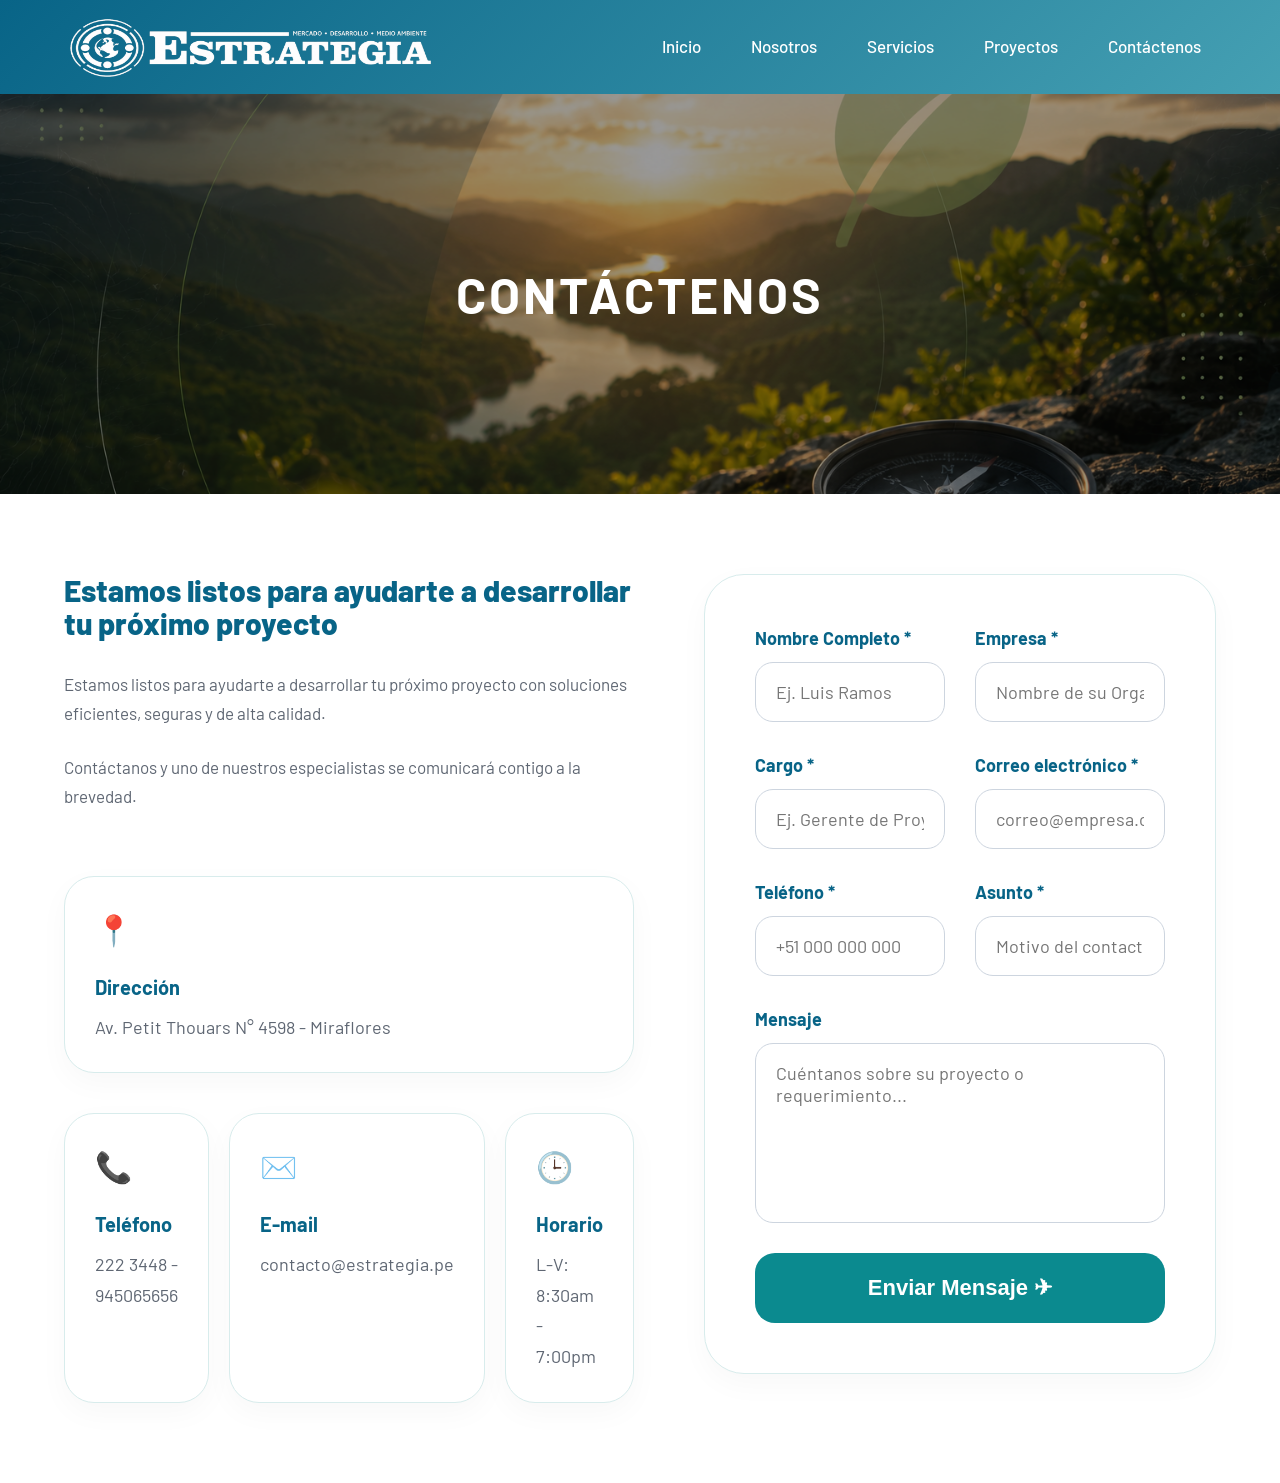
==== contactenos.html @ 6ebf4975 "first commit" ====
<!DOCTYPE html>
<html lang="en">
<head>
    <meta charset="UTF-8">
    <meta name="viewport" content="width=device-width, initial-scale=1.0">
    <title>Contáctenos - Estrategia S.A.</title>
    <link rel="preconnect" href="https://fonts.googleapis.com">
    <link rel="preconnect" href="https://fonts.gstatic.com" crossorigin>
    <link href="https://fonts.googleapis.com/css2?family=Barlow:ital,wght@0,100;0,200;0,300;0,400;0,500;0,600;0,700;0,800;0,900;1,100;1,200;1,300;1,400;1,500;1,600;1,700;1,800;1,900&display=swap" rel="stylesheet">

    <link rel="stylesheet" href="css/styles.css">
    
</head>
<body>
    <header class="navbar">
        <nav class="navbar__container contenedor">
            <a href="index.html" class="navbar__logo">
            <img src="img/Logo_Estrategia_3.png" alt="Logo de la empresa">
            </a>

            <ul class="navbar__menu">
                <li class="navbar__item">
                    <a href="index.html" class="navbar__link navbar__link">Inicio</a>
                </li>
                <li class="navbar__item">
                    <a href="nosotros.html" class="navbar__link">Nosotros</a>
                </li>
                <li class="navbar__item">
                    <a href="servicios.html" class="navbar__link">Servicios</a>
                </li>
                <li class="navbar__item">
                    <a href="proyectos.html" class="navbar__link navbar__link--active">Proyectos</a>
                </li>
                <li class="navbar__item">
                    <a href="contactenos.html" class="navbar__link navbar__link--active">Contáctenos</a>
                </li>
            </ul>
        </nav>
    </header>

    <section class="hero-contactenos">
        <img src="img/contactenos.png" alt="Equipo de trabajo" class="hero-contactenos__img">

        <div class="hero-contactenos__overlay">
            <h1 class="hero-contactenos__title">CONTÁCTENOS</h1>
        </div>
    </section>

    <section class="contacto contenedor">

    <!-- IZQUIERDA -->
    <div class="contacto__info">

        <h2 class="contacto__title">
            Estamos listos para ayudarte a desarrollar tu próximo proyecto
        </h2>

        <p class="contacto__text">
            Estamos listos para ayudarte a desarrollar tu próximo proyecto
            con soluciones eficientes, seguras y de alta calidad.
        </p>

        <p class="contacto__text">
            Contáctanos y uno de nuestros especialistas se comunicará
            contigo a la brevedad.
        </p>

        <!-- DIRECCIÓN -->
        <div class="contacto__card contacto__card--large">

            <div class="contacto__icon">
                📍
            </div>

            <h3 class="contacto__subtitle">
                Dirección
            </h3>

            <p class="contacto__description">
                Av. Petit Thouars N° 4598 - Miraflores
            </p>

        </div>

        <!-- MINI CARDS -->
        <div class="contacto__grid">

            <div class="contacto__card">
                <div class="contacto__icon">📞</div>

                <h3 class="contacto__subtitle">
                    Teléfono
                </h3>

                <p class="contacto__description">
                    222 3448 - 945065656
                </p>
            </div>

            <div class="contacto__card">
                <div class="contacto__icon">✉️</div>

                <h3 class="contacto__subtitle">
                    E-mail
                </h3>

                <p class="contacto__description">
                    contacto@estrategia.pe
                </p>
            </div>

            <div class="contacto__card">
                <div class="contacto__icon">🕒</div>

                <h3 class="contacto__subtitle">
                    Horario
                </h3>

                <p class="contacto__description">
                    L-V: 8:30am - 7:00pm
                </p>
            </div>

        </div>

    </div>

    <!-- FORMULARIO -->
    <div class="contacto__form-container">

        <form class="contacto__form"
                action="https://formsubmit.co/contacto@estrategia.pe"
                method="POST">

            <div class="contacto__group">
                <label>Nombre Completo *</label>
                <input type="text" name="nombre" placeholder="Ej. Luis Ramos">
            </div>

            <div class="contacto__group">
                <label>Empresa *</label>
                <input type="text" name="empresa" placeholder="Nombre de su Organización">
            </div>

            <div class="contacto__group">
                <label>Cargo *</label>
                <input type="text" name="cargo" placeholder="Ej. Gerente de Proyectos">
            </div>

            <div class="contacto__group">
                <label>Correo electrónico *</label>
                <input type="email" name="email" placeholder="correo@empresa.com">
            </div>

            <div class="contacto__group">
                <label>Teléfono *</label>
                <input type="text" name="telefono" placeholder="+51 000 000 000">
            </div>

            <div class="contacto__group">
                <label>Asunto *</label>
                <input type="text" name="asunto" placeholder="Motivo del contacto">
            </div>

            <div class="contacto__group contacto__group--full">
                <label>Mensaje</label>
                <textarea name="mensaje" placeholder="Cuéntanos sobre su proyecto o requerimiento..."></textarea>
            </div>

            <input type="hidden" name="_captcha" value="false">

            <input type="hidden" name="_subject" 
            value="Nuevo contacto desde la web - Estrategia S.A.">

            <input type="hidden" name="_template" value="table">

            <button type="submit" class="contacto__button">
                Enviar Mensaje ✈
            </button>

        </form>

    </div>

</section>
    
</body>
</html>
---- css/styles.css ----
* {
  margin: 0;
  padding: 0;
  box-sizing: border-box;
}

html {
  /*
        16px ----> 100%
        10px ----> ?
  */
  font-size: 62.5%;
}

body {
  font-family: "Barlow", sans-serif;
  line-height: 1.5;
}

a {
  text-decoration: none;
}

ul, ol {
  list-style: none;
}

.navbar {
  background: linear-gradient(135deg, #086487, #45A0B3);
  font-size: 1.7rem;
  position: sticky;
  top: 0;
  z-index: 1000;
}
.navbar__container {
  display: flex;
  justify-content: space-between;
  align-items: center;
  padding: 1.2rem 0;
}
.navbar__logo img {
  display: block;
  height: 7rem;
  width: auto;
}
.navbar__menu {
  display: flex;
  gap: 2rem;
}
.navbar__item {
  list-style: none;
}
.navbar__link {
  color: white;
  font-weight: 500;
  padding: 1rem 1.5rem;
  text-decoration: none;
}

.hero {
  position: relative;
  height: 60rem;
  overflow: hidden;
}
.hero__arrow {
  position: absolute;
  top: 50%;
  transform: translateY(-50%);
  background: rgba(0, 0, 0, 0.5);
  color: white;
  border: none;
  font-size: 3rem;
  padding: 1rem 1.5rem;
  cursor: pointer;
  z-index: 3;
}
.hero__arrow--left {
  left: 2%;
}
.hero__arrow--right {
  right: 2%;
}
.hero__arrow:hover {
  background: rgba(0, 0, 0, 0.8);
}
.hero__slide {
  position: absolute;
  inset: 0;
  opacity: 0;
  transition: opacity 1.4s ease-in-out;
}
.hero__slide.active {
  opacity: 1;
}
.hero__img {
  width: 100%;
  height: 100%;
  object-fit: cover;
  display: block;
}
.hero__slide::before {
  content: "";
  position: absolute;
  inset: 0;
  background: rgba(0, 0, 0, 0.4);
  pointer-events: none;
}
.hero__contenido {
  position: absolute;
  top: 50%;
  left: 5%;
  transform: translateY(-50%);
  color: white;
  max-width: 50rem;
  z-index: 2;
}
.hero__title {
  font-size: 4.5rem;
  line-height: 1.2;
}
.hero__subtitle {
  font-size: 2.5rem;
  margin-top: 1rem;
}
.hero__btn {
  display: inline-block;
  margin-top: 2rem;
  padding: 1.2rem 2.5rem;
  background-color: white;
  color: #086487;
  text-decoration: none;
  font-weight: 600;
  border-radius: 0.5rem;
  transition: all 0.3s ease;
  font-size: 1.5rem;
}
.hero__btn:hover {
  background-color: #086487;
  color: white;
  border: 2px solid white;
}

.article__article {
  min-height: 15rem;
}
.article__title {
  display: flex;
  align-items: center;
  justify-content: center;
  min-height: 8rem;
}
.article__description {
  display: flex;
  gap: 4rem;
  justify-content: center;
  align-items: flex-start;
  padding: 3rem 1rem;
  flex-wrap: wrap;
}
.article__text {
  max-width: 28rem;
  padding: 2.5rem;
  border-radius: 1rem;
  background: #fff;
  box-shadow: 0 8px 20px rgba(0, 0, 0, 0.08);
}
.article__subtitle {
  margin-bottom: 1rem;
  font-size: 2rem;
  color: #086487;
  text-align: center;
}
.article p {
  line-height: 1.5;
  font-size: 1.5rem;
  text-align: justify;
}
.article ul {
  margin-top: 1rem;
  padding-left: 1.5rem;
  font-size: 1.5rem;
}
.article li {
  margin-bottom: 0.5rem;
}

.proyectos__title {
  text-align: center;
  margin-bottom: 2rem;
}
.proyectos__description {
  display: flex;
  gap: 4rem;
  justify-content: center;
  align-items: flex-start;
  padding: 3rem;
  flex-wrap: wrap;
}
.proyectos__text {
  max-width: 32rem;
  padding: 2rem;
  border-radius: 1rem;
  background: #fff;
  box-shadow: 0 8px 20px rgba(0, 0, 0, 0.08);
  transition: transform 0.3s ease;
}
.proyectos__text:hover {
  transform: translateY(-5px);
}
.proyectos__img {
  width: 100%;
  height: auto;
  display: block;
  object-fit: cover;
}
.proyectos__subtitle {
  font-size: 1.8rem;
  margin: 1rem 0;
  color: #093773;
}
.proyectos__date {
  font-size: 1.3rem;
  color: #777;
  margin-bottom: 1rem;
}
.proyectos p {
  font-size: 1.5rem;
  line-height: 1.6;
}
.proyectos__link {
  display: inline-block;
  margin-top: 1.5rem;
  color: #005898;
  font-weight: 600;
  text-decoration: none;
}
.proyectos__link:hover {
  text-decoration: underline;
}

.sectores__title {
  text-align: center;
  font-size: 2.5rem;
  color: #086487;
  margin-bottom: 2rem;
}
.sectores__images {
  display: flex;
  gap: 2rem;
  justify-content: center;
  align-items: center;
  padding: 1rem 2rem;
  flex-wrap: wrap;
}
.sectores__img {
  width: 100%;
  max-width: 12rem;
  height: auto;
  margin: 0 auto;
}
.sectores__subtitle {
  text-align: center;
  margin-top: 1rem;
  font-size: 1.6rem;
  color: #086487;
}
.sectores__description {
  text-align: center;
  padding: 2rem;
  border-radius: 1rem;
  background: #fff;
  box-shadow: 0 5px 15px rgba(0, 0, 0, 0.08);
  transition: transform 0.3s ease;
}
.sectores__description:hover {
  transform: translateY(-5px);
}

.footer {
  background: linear-gradient(135deg, #086487, #45A0B3);
  color: white;
  margin-top: 5rem;
  font-size: 1.4rem;
}
.footer__description {
  display: flex;
  gap: 6rem;
  padding: 5rem 0;
  align-items: flex-start;
  justify-content: space-between;
  flex-wrap: wrap;
}
.footer__img {
  width: 25rem;
  height: auto;
}
.footer__text {
  max-width: 40rem;
}
.footer__subtitle {
  margin-bottom: 1rem;
  font-weight: 600;
}
.footer p {
  line-height: 1.5;
  margin-bottom: 0.8rem;
}
.footer .footer > p {
  text-align: center;
  padding: 2rem 0;
  border-top: 1px solid rgba(255, 255, 255, 0.2);
  margin-top: 2rem;
}
.footer .footer__btn {
  display: inline-block;
  margin-top: 2rem;
  padding: 1.2rem 2.5rem;
  background-color: #25D366;
  color: white;
  text-decoration: none;
  font-weight: 600;
  border-radius: 0.5rem;
  transition: all 0.3s ease;
}
.footer .footer__btn:hover {
  background-color: #1fa855;
  transform: translateY(-3px);
}

.navbar__link,
.navbar__link:visited,
.navbar__link:hover {
  color: white;
  text-decoration: none;
}

.navbar__link--active {
  color: white;
}

.hero-nosotros {
  position: relative;
  width: 100%;
  height: 40rem;
  overflow: hidden;
}
.hero-nosotros__img {
  width: 100%;
  height: 100%;
  object-fit: cover;
  display: block;
}
.hero-nosotros__overlay {
  position: absolute;
  inset: 0;
  background: rgba(0, 0, 0, 0.4);
  display: flex;
  justify-content: center;
  align-items: center;
}
.hero-nosotros__title {
  color: white;
  font-size: 5rem;
  font-weight: 700;
  letter-spacing: 0.3rem;
}

.nosotros-info {
  display: flex;
  gap: 4rem;
  padding: 6rem 2rem;
  align-items: flex-start;
}
.nosotros-info__box, .nosotros-info__content {
  flex: 1;
}
.nosotros-info__box {
  background: white;
  padding: 3rem;
  border-radius: 1rem;
  box-shadow: 0 8px 20px rgba(0, 0, 0, 0.08);
  transition: transform 0.3s ease;
}
.nosotros-info__box:hover {
  transform: translateY(-5px);
}
.nosotros-info__title {
  font-size: 2.2rem;
  color: #086487;
  margin-bottom: 1.5rem;
}
.nosotros-info p {
  font-size: 1.5rem;
  line-height: 1.7;
  text-align: justify;
}

.clientes {
  margin-top: 6rem;
}
.clientes__hero {
  position: relative;
  height: 20rem;
  background-image: url("../img/clientes.png");
  background-size: cover;
  background-position: center;
  display: flex;
  justify-content: center;
  align-items: center;
}
.clientes__hero::before {
  content: "";
  position: absolute;
  inset: 0;
  background: rgba(0, 0, 0, 0.45);
}
.clientes__title {
  position: relative;
  color: white;
  font-size: 4rem;
  letter-spacing: 0.3rem;
  z-index: 1;
}
.clientes__slider {
  overflow: hidden;
  padding: 1.5rem 0;
  background: #fff;
}
.clientes__track {
  display: flex;
  gap: 6rem;
  width: max-content;
  animation: scrollClientes 25s linear infinite;
}
.clientes__img {
  width: 12rem;
  height: auto;
  object-fit: contain;
  transition: all 0.3s ease;
}
.clientes__img:hover {
  transform: scale(1.05);
}

@keyframes scrollClientes {
  from {
    transform: translateX(0);
  }
  to {
    transform: translateX(-50%);
  }
}
.hero-servicios {
  position: relative;
  width: 100%;
  height: 40rem;
  overflow: hidden;
}
.hero-servicios__img {
  width: 100%;
  height: 100%;
  object-fit: cover;
  display: block;
}
.hero-servicios__overlay {
  position: absolute;
  inset: 0;
  background: rgba(0, 0, 0, 0.4);
  display: flex;
  justify-content: center;
  align-items: center;
}
.hero-servicios__title {
  color: white;
  font-size: 5rem;
  font-weight: 700;
  letter-spacing: 0.3rem;
}

.servicios {
  padding: 6rem 0;
}
.servicios__grid {
  display: grid;
  grid-template-columns: repeat(3, 1fr);
  gap: 3rem;
}
.servicios__card {
  background: white;
  padding: 3rem;
  border-radius: 1.5rem;
  box-shadow: 0 10px 25px rgba(0, 0, 0, 0.08);
  transition: all 0.35s ease;
  display: flex;
  flex-direction: column;
  min-height: 100%;
}
.servicios__card:hover {
  background-color: #086487;
  transform: translateY(-8px);
  box-shadow: 0 18px 35px rgba(9, 55, 115, 0.25);
}
.servicios__card:hover .servicios__subtitle, .servicios__card:hover p {
  color: white;
}
.servicios__card:hover li {
  color: white;
}
.servicios__subtitle {
  font-size: 2.2rem;
  color: #086487;
  margin-bottom: 1.5rem;
  transition: color 0.3s ease;
}
.servicios__list {
  margin: 2rem 0;
  padding-left: 2rem;
}
.servicios__list li {
  font-size: 1.5rem;
  line-height: 1.7;
  margin-bottom: 1rem;
  color: #111;
  list-style-type: disc;
}
.servicios p {
  font-size: 1.5rem;
  line-height: 1.7;
  color: #555;
  transition: color 0.3s ease;
}
.servicios__btn {
  margin-top: auto;
  display: inline-block;
  background-color: #45A0B3;
  color: white;
  padding: 1.2rem 2rem;
  border-radius: 0.6rem;
  border: 1px solid transparent;
  text-decoration: none;
  font-weight: 600;
  transition: all 0.3s ease;
}
.servicios__btn:hover {
  background-color: #086487;
  transform: scale(1.03);
  transform: translateY(-3px);
  border: 1px solid rgba(255, 255, 255, 0.15);
}

.hero-proyectos {
  position: relative;
  width: 100%;
  height: 40rem;
  overflow: hidden;
}
.hero-proyectos__img {
  width: 100%;
  height: 100%;
  object-fit: cover;
  display: block;
}
.hero-proyectos__overlay {
  position: absolute;
  inset: 0;
  background: rgba(0, 0, 0, 0.4);
  display: flex;
  justify-content: center;
  align-items: center;
}
.hero-proyectos__title {
  color: white;
  font-size: 5rem;
  font-weight: 700;
  letter-spacing: 0.3rem;
}

.proyectos {
  padding: 6rem 0;
  background: linear-gradient(180deg, #f7fbfc, #edf5f7);
}
.proyectos__header {
  margin-bottom: 2rem;
}
.proyectos__text {
  text-align: center;
  font-size: 1.6rem;
  color: #5d6b70;
  max-width: 70rem;
  margin: 0 auto 4rem auto;
  line-height: 1.6;
}
.proyectos__filters {
  display: flex;
  gap: 1.5rem;
  justify-content: center;
  flex-wrap: wrap;
  margin-bottom: 4rem;
}
.proyectos__filter {
  border: none;
  background: white;
  color: #086487;
  padding: 1rem 2rem;
  border-radius: 5rem;
  font-size: 1.4rem;
  font-weight: 600;
  cursor: pointer;
  transition: all 0.3s ease;
  box-shadow: 0 5px 15px rgba(0, 0, 0, 0.06);
}
.proyectos__filter:hover, .proyectos__filter--active {
  background: linear-gradient(135deg, #086487, #45a0b3);
  color: white;
}
.proyectos__grid {
  display: grid;
  grid-template-columns: repeat(3, 28rem);
  justify-content: center;
  gap: 4rem 6rem;
  padding: 3rem 1rem;
}
.proyectos__card {
  min-height: 47rem;
  border-radius: 1rem;
  background: #fff;
  overflow: hidden;
  box-shadow: 0 8px 20px rgba(0, 0, 0, 0.08);
  transition: all 0.35s ease;
  display: flex;
  flex-direction: column;
}
.proyectos__card:hover {
  transform: translateY(-6px);
  box-shadow: 0 15px 30px rgba(8, 100, 135, 0.15);
}
.proyectos__img {
  width: 100%;
  height: 15rem;
  object-fit: contain;
  display: block;
  transition: transform 0.4s ease;
  padding: 1rem;
}
.proyectos__img:hover {
  transform: scale(1.03);
}
.proyectos__content {
  padding: 2rem;
  display: flex;
  flex-direction: column;
  flex: 1;
}
.proyectos__empresa {
  font-size: 1.2rem;
  color: #45a0b3;
  font-weight: 700;
  text-transform: uppercase;
  margin-bottom: 0.8rem;
}
.proyectos__subtitle {
  margin-bottom: 1rem;
  font-size: 2rem;
  line-height: 1.3;
  color: #086487;
}
.proyectos__description {
  line-height: 1.5;
  font-size: 1.5rem;
  color: #58656b;
  margin-bottom: 1.5rem;
}
.proyectos__info {
  margin-top: auto;
}
.proyectos__meta {
  font-size: 1.4rem;
  color: #6f7c82;
  margin-bottom: 0.6rem;
}
.proyectos__pagination {
  display: flex;
  justify-content: center;
  gap: 1rem;
  margin-top: 5rem;
}
.proyectos__page {
  width: 4rem;
  height: 4rem;
  border: none;
  border-radius: 1rem;
  background: white;
  color: #086487;
  font-size: 1.4rem;
  font-weight: 600;
  cursor: pointer;
  transition: all 0.3s ease;
  box-shadow: 0 5px 15px rgba(0, 0, 0, 0.06);
}
.proyectos__page:hover, .proyectos__page--active {
  background: linear-gradient(135deg, #086487, #45a0b3);
  color: white;
}

.hero-contactenos {
  position: relative;
  width: 100%;
  height: 40rem;
  overflow: hidden;
}
.hero-contactenos__img {
  width: 100%;
  height: 100%;
  object-fit: cover;
  display: block;
}
.hero-contactenos__overlay {
  position: absolute;
  inset: 0;
  background: rgba(0, 0, 0, 0.4);
  display: flex;
  justify-content: center;
  align-items: center;
}
.hero-contactenos__title {
  color: white;
  font-size: 5rem;
  font-weight: 700;
  letter-spacing: 0.3rem;
}

.contacto {
  display: grid;
  grid-template-columns: 1fr 1.2fr;
  gap: 7rem;
  padding: 8rem 0;
  align-items: start;
}
.contacto__info {
  display: flex;
  flex-direction: column;
}
.contacto__title {
  font-size: 3rem;
  line-height: 1.1;
  font-weight: 800;
  color: #086487;
  margin-bottom: 3rem;
}
.contacto__text {
  font-size: 1.7rem;
  line-height: 1.7;
  color: #5f6773;
  margin-bottom: 2.5rem;
}
.contacto__grid {
  display: grid;
  grid-template-columns: repeat(3, 1fr);
  gap: 2rem;
  margin-top: 2rem;
}
.contacto__card {
  background: #fff;
  border: 1px solid #d8ecec;
  border-radius: 3rem;
  padding: 3rem;
  box-shadow: 0 10px 30px rgba(0, 0, 0, 0.03);
  transition: all 0.3s ease;
}
.contacto__card:hover {
  transform: translateY(-4px);
  box-shadow: 0 15px 30px rgba(0, 0, 0, 0.08);
}
.contacto__card--large {
  margin-top: 4rem;
  margin-bottom: 2rem;
}
.contacto__icon {
  font-size: 3rem;
  margin-bottom: 2rem;
}
.contacto__subtitle {
  font-size: 2rem;
  font-weight: 700;
  color: #086487;
  margin-bottom: 1rem;
}
.contacto__description {
  font-size: 1.8rem;
  line-height: 1.7;
  color: #5f6773;
}
.contacto__form-container {
  background: #fff;
  border: 1px solid #d8ecec;
  border-radius: 4rem;
  padding: 5rem;
  box-shadow: 0 10px 30px rgba(0, 0, 0, 0.03);
}
.contacto__form {
  display: grid;
  grid-template-columns: repeat(2, 1fr);
  gap: 3rem;
}
.contacto__group {
  display: flex;
  flex-direction: column;
}
.contacto__group--full {
  grid-column: 1/-1;
}
.contacto__group label {
  font-size: 1.8rem;
  font-weight: 700;
  color: #086487;
  margin-bottom: 1rem;
}
.contacto__group input, .contacto__group textarea {
  width: 100%;
  border: 1.5px solid #cdd5df;
  border-radius: 1.8rem;
  padding: 1.8rem 2rem;
  font-size: 1.8rem;
  font-family: inherit;
  outline: none;
  transition: all 0.3s ease;
}
.contacto__group input:focus, .contacto__group textarea:focus {
  border-color: #0b7a82;
  box-shadow: 0 0 0 4px rgba(11, 122, 130, 0.1);
}
.contacto__group textarea {
  resize: none;
  height: 18rem;
}
.contacto__button {
  grid-column: 1/-1;
  border: none;
  background: #0b8a8f;
  color: white;
  height: 7rem;
  border-radius: 2rem;
  font-size: 2.2rem;
  font-weight: 700;
  cursor: pointer;
  transition: all 0.3s ease;
}
.contacto__button:hover {
  background: #086487;
  transform: translateY(-2px);
}

/* ==========================================
   RESPONSIVE
========================================== */
@media (max-width: 1200px) {
  .contacto {
    grid-template-columns: 1fr;
    gap: 5rem;
  }
}
@media (max-width: 768px) {
  .contacto__title {
    font-size: 3.8rem;
  }
  .contacto__grid {
    grid-template-columns: 1fr;
  }
  .contacto__form {
    grid-template-columns: 1fr;
  }
  .contacto__form-container {
    padding: 3rem;
    border-radius: 2.5rem;
  }
  .contacto__button {
    font-size: 1.8rem;
  }
}
.contenedor {
  max-width: 180rem;
  width: 90%;
  margin: 0 auto;
}

.title {
  color: #086487;
  font-size: 3.6rem;
  text-transform: uppercase;
}

/*# sourceMappingURL=styles.css.map */
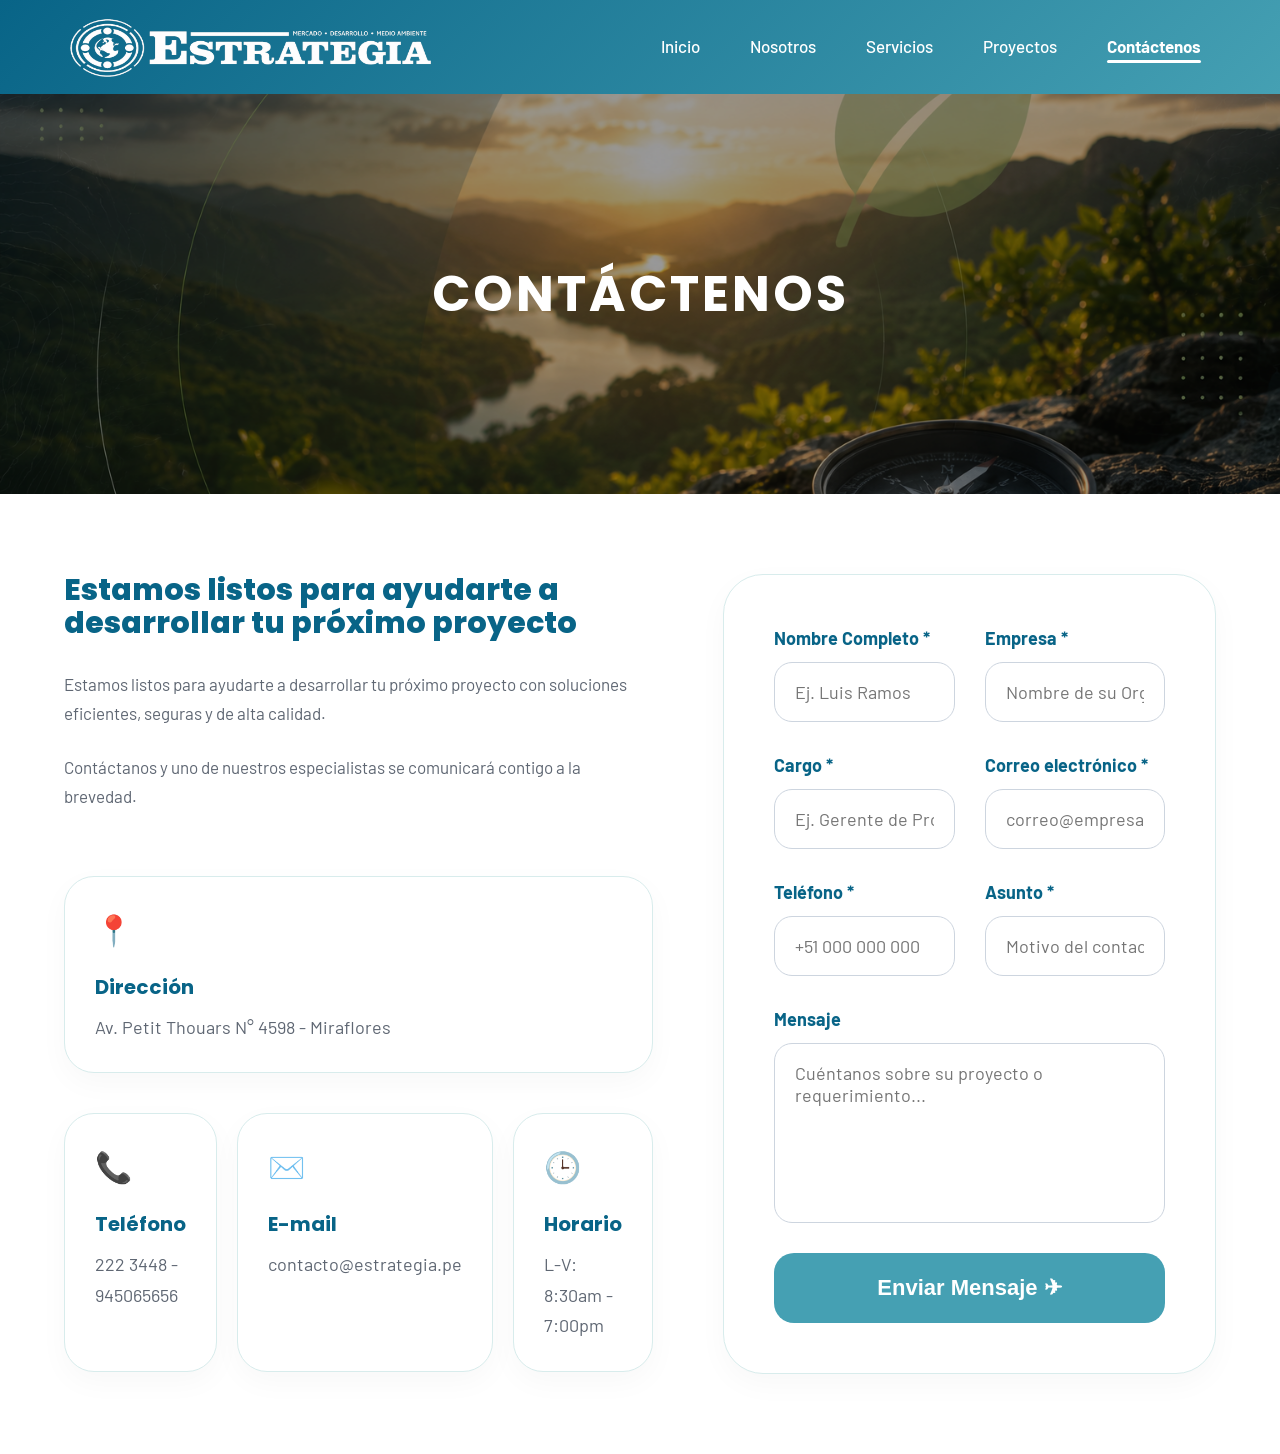
==== commit f8f7dd76: "Mejora tipografia, jerarquia visual, colores y diseño responsive" ====
--- a/contactenos.html
+++ b/contactenos.html
@@ -1,12 +1,12 @@
 <!DOCTYPE html>
-<html lang="en">
+<html lang="es">
 <head>
     <meta charset="UTF-8">
     <meta name="viewport" content="width=device-width, initial-scale=1.0">
     <title>Contáctenos - Estrategia S.A.</title>
     <link rel="preconnect" href="https://fonts.googleapis.com">
     <link rel="preconnect" href="https://fonts.gstatic.com" crossorigin>
-    <link href="https://fonts.googleapis.com/css2?family=Barlow:ital,wght@0,100;0,200;0,300;0,400;0,500;0,600;0,700;0,800;0,900;1,100;1,200;1,300;1,400;1,500;1,600;1,700;1,800;1,900&display=swap" rel="stylesheet">
+    <link href="https://fonts.googleapis.com/css2?family=Barlow:ital,wght@0,100;0,200;0,300;0,400;0,500;0,600;0,700;0,800;0,900;1,100;1,200;1,300;1,400;1,500;1,600;1,700;1,800;1,900&family=Poppins:wght@600;700;800&display=swap" rel="stylesheet">
 
     <link rel="stylesheet" href="css/styles.css">
     
@@ -17,6 +17,12 @@
             <a href="index.html" class="navbar__logo">
             <img src="img/Logo_Estrategia_3.png" alt="Logo de la empresa">
             </a>
+
+            <button class="navbar__toggle" aria-label="Abrir menú" aria-expanded="false">
+                <span></span>
+                <span></span>
+                <span></span>
+            </button>
 
             <ul class="navbar__menu">
                 <li class="navbar__item">
@@ -29,7 +35,7 @@
                     <a href="servicios.html" class="navbar__link">Servicios</a>
                 </li>
                 <li class="navbar__item">
-                    <a href="proyectos.html" class="navbar__link navbar__link--active">Proyectos</a>
+                    <a href="proyectos.html" class="navbar__link">Proyectos</a>
                 </li>
                 <li class="navbar__item">
                     <a href="contactenos.html" class="navbar__link navbar__link--active">Contáctenos</a>
@@ -183,6 +189,7 @@
     </div>
 
 </section>
-    
+
 </body>
+<script src="js/nav.js"></script>
 </html>
--- a/css/styles.css
+++ b/css/styles.css
@@ -17,6 +17,10 @@
   line-height: 1.5;
 }
 
+h1, h2, h3 {
+  font-family: "Poppins", sans-serif;
+}
+
 a {
   text-decoration: none;
 }
@@ -55,6 +59,7 @@
   font-weight: 500;
   padding: 1rem 1.5rem;
   text-decoration: none;
+  position: relative;
 }
 
 .hero {
@@ -216,7 +221,7 @@
 .proyectos__subtitle {
   font-size: 1.8rem;
   margin: 1rem 0;
-  color: #093773;
+  color: #086487;
 }
 .proyectos__date {
   font-size: 1.3rem;
@@ -230,7 +235,7 @@
 .proyectos__link {
   display: inline-block;
   margin-top: 1.5rem;
-  color: #005898;
+  color: #086487;
   font-weight: 600;
   text-decoration: none;
 }
@@ -336,6 +341,17 @@
 
 .navbar__link--active {
   color: white;
+  font-weight: 700;
+}
+.navbar__link--active::after {
+  content: "";
+  position: absolute;
+  left: 1.5rem;
+  right: 1.5rem;
+  bottom: 0.3rem;
+  height: 3px;
+  border-radius: 2px;
+  background: white;
 }
 
 .hero-nosotros {
@@ -826,8 +842,8 @@
   transition: all 0.3s ease;
 }
 .contacto__group input:focus, .contacto__group textarea:focus {
-  border-color: #0b7a82;
-  box-shadow: 0 0 0 4px rgba(11, 122, 130, 0.1);
+  border-color: #45A0B3;
+  box-shadow: 0 0 0 4px rgba(69, 160, 179, 0.15);
 }
 .contacto__group textarea {
   resize: none;
@@ -836,7 +852,7 @@
 .contacto__button {
   grid-column: 1/-1;
   border: none;
-  background: #0b8a8f;
+  background: #45A0B3;
   color: white;
   height: 7rem;
   border-radius: 2rem;
@@ -886,7 +902,194 @@
 .title {
   color: #086487;
   font-size: 3.6rem;
+  font-weight: 800;
+  letter-spacing: 0.05rem;
   text-transform: uppercase;
+  text-align: center;
+  position: relative;
+  padding-bottom: 1.5rem;
+  margin-bottom: 1rem;
+}
+.title::after {
+  content: "";
+  position: absolute;
+  bottom: 0;
+  left: 50%;
+  transform: translateX(-50%);
+  width: 6rem;
+  height: 0.4rem;
+  border-radius: 10px;
+  background: linear-gradient(135deg, #086487, #45A0B3);
+}
+
+/* ==========================================
+   NAVBAR - MENÚ MÓVIL (HAMBURGUESA)
+========================================== */
+.navbar__toggle {
+  display: none;
+  flex-direction: column;
+  justify-content: center;
+  gap: 0.5rem;
+  width: 4rem;
+  height: 4rem;
+  background: transparent;
+  border: none;
+  cursor: pointer;
+  z-index: 1001;
+}
+.navbar__toggle span {
+  display: block;
+  width: 100%;
+  height: 3px;
+  background: white;
+  border-radius: 2px;
+  transition: all 0.3s ease;
+}
+.navbar__toggle--active span:nth-child(1) {
+  transform: translateY(8px) rotate(45deg);
+}
+.navbar__toggle--active span:nth-child(2) {
+  opacity: 0;
+}
+.navbar__toggle--active span:nth-child(3) {
+  transform: translateY(-8px) rotate(-45deg);
+}
+
+/* ==========================================
+   RESPONSIVE GENERAL
+========================================== */
+@media (max-width: 1200px) {
+  html {
+    font-size: 58%;
+  }
+
+  .servicios__grid {
+    grid-template-columns: repeat(2, 1fr);
+  }
+
+  .proyectos__grid {
+    grid-template-columns: repeat(2, 28rem);
+  }
+}
+
+@media (max-width: 900px) {
+  .navbar__toggle {
+    display: flex;
+  }
+
+  .navbar__menu {
+    position: absolute;
+    top: 100%;
+    left: 0;
+    right: 0;
+    flex-direction: column;
+    gap: 0;
+    background: linear-gradient(135deg, #086487, #45A0B3);
+    max-height: 0;
+    overflow: hidden;
+    transition: max-height 0.35s ease;
+  }
+
+  .navbar__menu--open {
+    max-height: 40rem;
+  }
+
+  .navbar__item {
+    width: 100%;
+    text-align: center;
+  }
+
+  .navbar__link {
+    display: block;
+    padding: 1.5rem;
+  }
+
+  .nosotros-info {
+    flex-wrap: wrap;
+  }
+
+  .nosotros-info__box,
+  .nosotros-info__content {
+    flex: 1 1 100%;
+  }
+}
+
+@media (max-width: 768px) {
+  html {
+    font-size: 56%;
+  }
+
+  .hero {
+    height: 45rem;
+  }
+
+  .hero__contenido {
+    max-width: 90%;
+    left: 50%;
+    transform: translate(-50%, -50%);
+    text-align: center;
+  }
+
+  .hero__title {
+    font-size: 3.2rem;
+  }
+
+  .hero__subtitle {
+    font-size: 1.8rem;
+  }
+
+  .hero-nosotros,
+  .hero-servicios,
+  .hero-proyectos,
+  .hero-contactenos {
+    height: 25rem;
+  }
+
+  .hero-nosotros__title,
+  .hero-servicios__title,
+  .hero-proyectos__title,
+  .hero-contactenos__title {
+    font-size: 3.2rem;
+    text-align: center;
+    padding: 0 2rem;
+  }
+
+  .clientes__title {
+    font-size: 2.6rem;
+  }
+
+  .title {
+    font-size: 2.8rem;
+  }
+
+  .servicios__grid,
+  .proyectos__grid {
+    grid-template-columns: 1fr;
+    justify-content: stretch;
+  }
+
+  .footer__description {
+    gap: 3rem;
+  }
+}
+
+@media (max-width: 480px) {
+  html {
+    font-size: 52%;
+  }
+
+  .navbar__logo img {
+    height: 5rem;
+  }
+
+  .footer__img {
+    width: 18rem;
+  }
+
+  .hero__btn {
+    font-size: 1.4rem;
+    padding: 1rem 2rem;
+  }
 }
 
 /*# sourceMappingURL=styles.css.map */
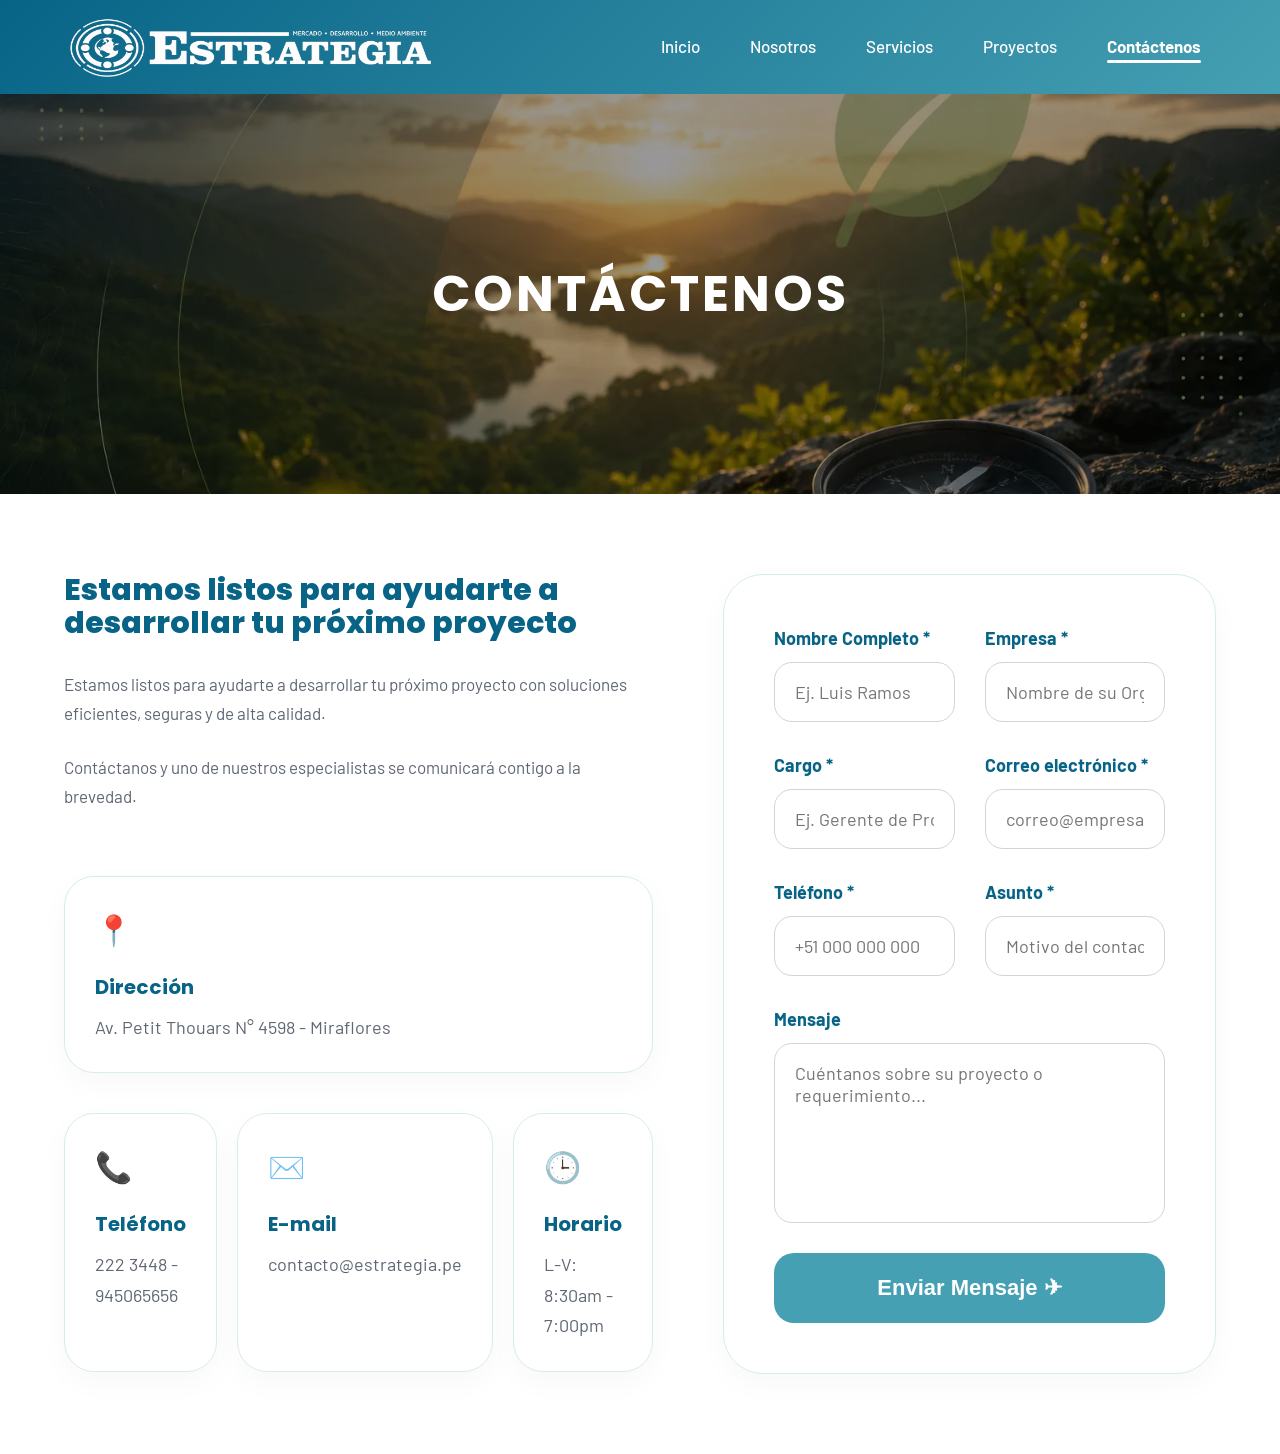
==== commit bd0a4fe9: "Adicion de SEO a la pagina web" ====
--- a/contactenos.html
+++ b/contactenos.html
@@ -3,7 +3,21 @@
 <head>
     <meta charset="UTF-8">
     <meta name="viewport" content="width=device-width, initial-scale=1.0">
-    <title>Contáctenos - Estrategia S.A.</title>
+
+    <title>Contáctenos | Estrategia S.A. - Consultoría Ambiental en Lima</title>
+    <meta name="description" content="Contáctate con Estrategia S.A. en Av. Petit Thouars 4598, Miraflores, Lima. Solicita asesoría en gestión ambiental y social para tu proyecto.">
+    <link rel="canonical" href="https://www.estrategia.com.pe/contactenos.html">
+
+    <!-- Open Graph -->
+    <meta property="og:type" content="website">
+    <meta property="og:locale" content="es_PE">
+    <meta property="og:title" content="Contáctenos | Estrategia S.A. - Consultoría Ambiental en Lima">
+    <meta property="og:description" content="Solicita asesoría en gestión ambiental y social para tu proyecto. Av. Petit Thouars 4598, Miraflores, Lima.">
+    <meta property="og:url" content="https://www.estrategia.com.pe/contactenos.html">
+    <meta property="og:image" content="https://www.estrategia.com.pe/img/contactenos.webp">
+
+    <link rel="icon" type="image/png" href="img/Logo_Estrategia_3.png">
+
     <link rel="preconnect" href="https://fonts.googleapis.com">
     <link rel="preconnect" href="https://fonts.gstatic.com" crossorigin>
     <link href="https://fonts.googleapis.com/css2?family=Barlow:ital,wght@0,100;0,200;0,300;0,400;0,500;0,600;0,700;0,800;0,900;1,100;1,200;1,300;1,400;1,500;1,600;1,700;1,800;1,900&family=Poppins:wght@600;700;800&display=swap" rel="stylesheet">
@@ -45,7 +59,7 @@
     </header>
 
     <section class="hero-contactenos">
-        <img src="img/contactenos.png" alt="Equipo de trabajo" class="hero-contactenos__img">
+        <img src="img/contactenos.webp" alt="Equipo de Estrategia S.A. listo para atender consultas de nuevos proyectos" class="hero-contactenos__img">
 
         <div class="hero-contactenos__overlay">
             <h1 class="hero-contactenos__title">CONTÁCTENOS</h1>
--- a/css/styles.css
+++ b/css/styles.css
@@ -417,7 +417,7 @@
 .clientes__hero {
   position: relative;
   height: 20rem;
-  background-image: url("../img/clientes.png");
+  background-image: url("../img/clientes.webp");
   background-size: cover;
   background-position: center;
   display: flex;
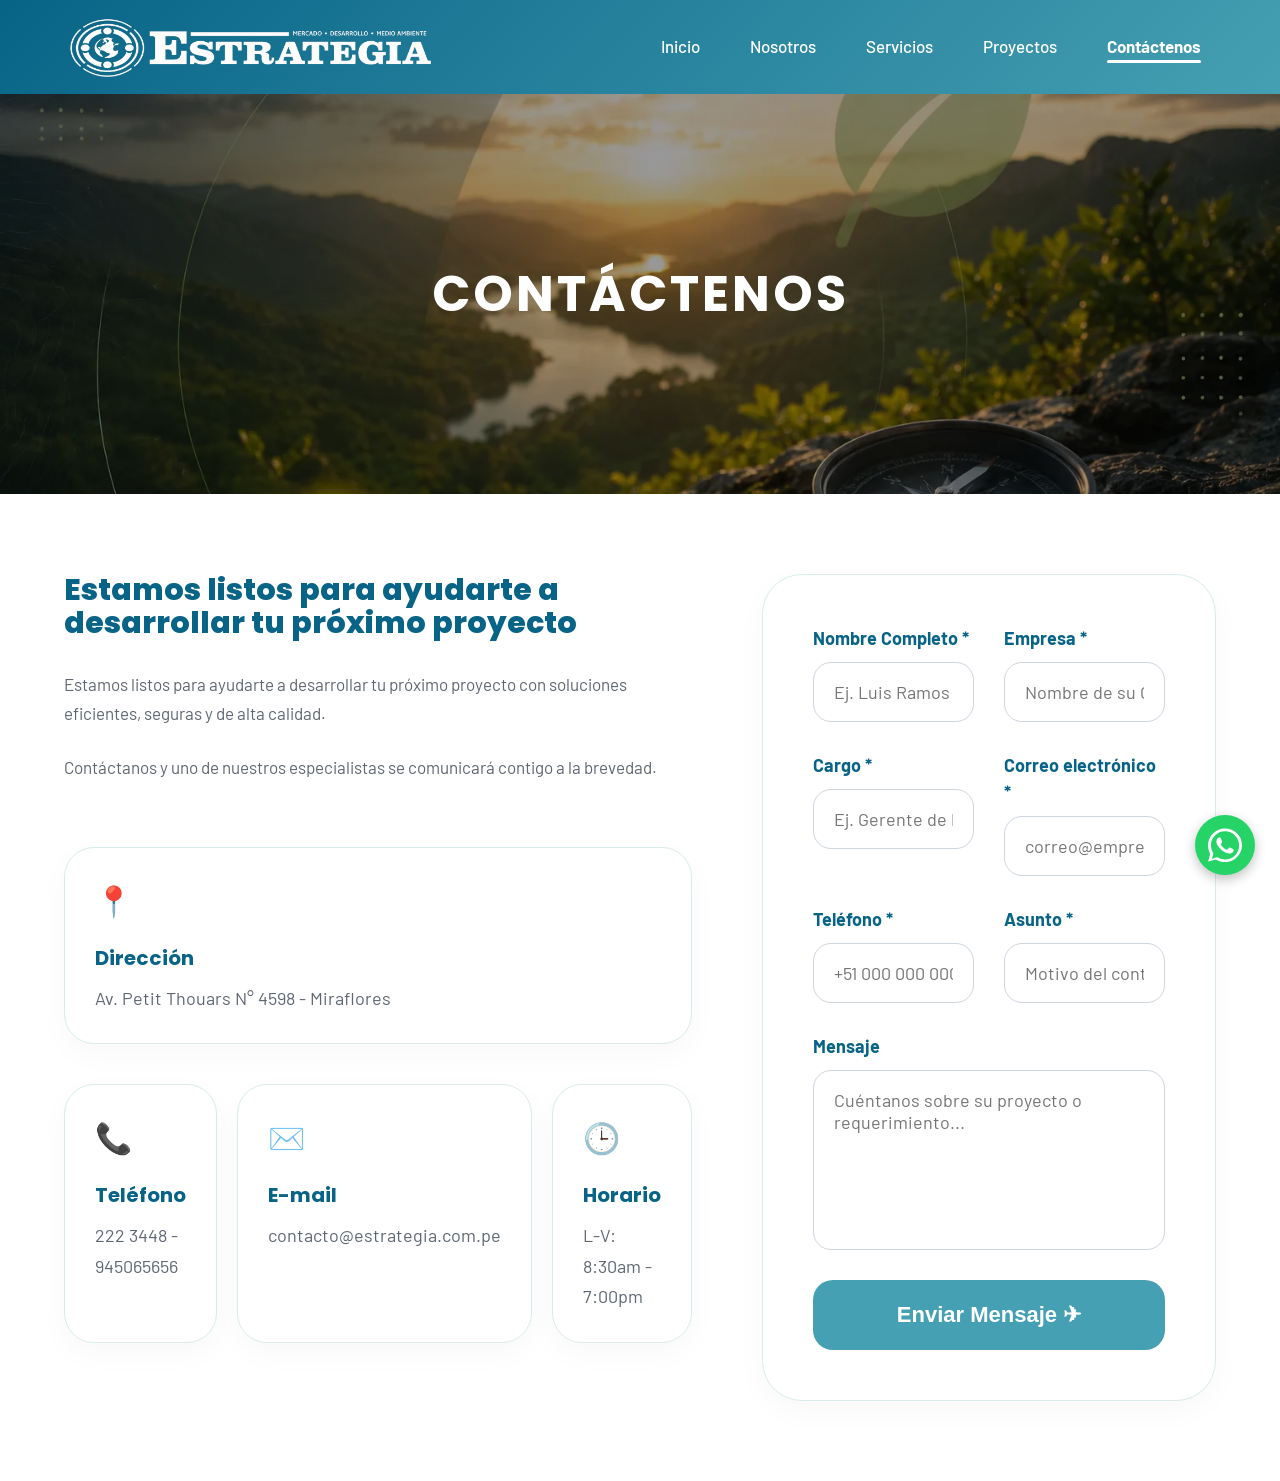
==== commit be5439af: "Adicion de whatsapp a las 5 vistas" ====
--- a/contactenos.html
+++ b/contactenos.html
@@ -125,7 +125,7 @@
                 </h3>
 
                 <p class="contacto__description">
-                    contacto@estrategia.pe
+                    contacto@estrategia.com.pe
                 </p>
             </div>
 
@@ -149,7 +149,7 @@
     <div class="contacto__form-container">
 
         <form class="contacto__form"
-                action="https://formsubmit.co/contacto@estrategia.pe"
+                action="https://formsubmit.co/contacto@estrategia.com.pe"
                 method="POST">
 
             <div class="contacto__group">
@@ -204,6 +204,12 @@
 
 </section>
 
+    <a href="https://wa.me/51945065656?text=Hola,%20quisiera%20más%20información" target="_blank" class="whatsapp-float" aria-label="Chatea por WhatsApp">
+        <svg viewBox="0 0 32 32" xmlns="http://www.w3.org/2000/svg">
+            <path d="M16 .396C7.163.396 0 7.559 0 16.396c0 2.809.735 5.552 2.133 7.968L.06 31.604l7.428-1.947a15.9 15.9 0 0 0 8.51 2.443h.006c8.836 0 16-7.163 16-16S24.838.396 16 .396zm0 29.278h-.005a13.24 13.24 0 0 1-6.746-1.848l-.484-.287-5.008 1.313 1.338-4.884-.315-.5a13.23 13.23 0 0 1-2.026-7.072c0-7.314 5.95-13.264 13.25-13.264 3.541 0 6.87 1.381 9.375 3.888a13.17 13.17 0 0 1 3.878 9.384c-.003 7.314-5.953 13.27-13.257 13.27zm7.27-9.933c-.399-.2-2.361-1.165-2.727-1.298-.366-.133-.632-.2-.898.2s-1.032 1.298-1.265 1.564-.465.3-.864.1c-.399-.2-1.683-.62-3.205-1.977-1.185-1.057-1.985-2.363-2.218-2.762-.233-.399-.025-.615.175-.814.18-.179.399-.465.599-.698.2-.233.266-.4.399-.665.133-.266.067-.5-.033-.699-.1-.2-.898-2.166-1.231-2.966-.324-.779-.653-.673-.898-.686l-.765-.014a1.47 1.47 0 0 0-1.064.499c-.366.399-1.398 1.365-1.398 3.331s1.431 3.864 1.63 4.13c.2.266 2.815 4.298 6.822 6.03.953.412 1.696.658 2.276.842.956.304 1.827.261 2.516.158.767-.115 2.361-.965 2.694-1.897.333-.932.333-1.731.233-1.897-.099-.166-.365-.266-.764-.466z"/>
+        </svg>
+    </a>
+
 </body>
 <script src="js/nav.js"></script>
 </html>
--- a/css/styles.css
+++ b/css/styles.css
@@ -920,6 +920,63 @@
   height: 0.4rem;
   border-radius: 10px;
   background: linear-gradient(135deg, #086487, #45A0B3);
+}
+
+/* ==========================================
+   BOTÓN FLOTANTE DE WHATSAPP
+========================================== */
+.whatsapp-float {
+  position: fixed;
+  bottom: 2.5rem;
+  right: 2.5rem;
+  width: 6rem;
+  height: 6rem;
+  background-color: #25D366;
+  border-radius: 50%;
+  display: flex;
+  align-items: center;
+  justify-content: center;
+  box-shadow: 0 4px 12px rgba(0, 0, 0, 0.25);
+  z-index: 2000;
+  transition: transform 0.25s ease, box-shadow 0.25s ease;
+  animation: whatsapp-pulse 2.4s infinite;
+}
+
+.whatsapp-float:hover {
+  transform: scale(1.08);
+  box-shadow: 0 6px 18px rgba(0, 0, 0, 0.3);
+}
+
+.whatsapp-float svg {
+  width: 3.4rem;
+  height: 3.4rem;
+  fill: white;
+}
+
+@keyframes whatsapp-pulse {
+  0% {
+    box-shadow: 0 4px 12px rgba(0, 0, 0, 0.25), 0 0 0 0 rgba(37, 211, 102, 0.5);
+  }
+  70% {
+    box-shadow: 0 4px 12px rgba(0, 0, 0, 0.25), 0 0 0 1.2rem rgba(37, 211, 102, 0);
+  }
+  100% {
+    box-shadow: 0 4px 12px rgba(0, 0, 0, 0.25), 0 0 0 0 rgba(37, 211, 102, 0);
+  }
+}
+
+@media (max-width: 480px) {
+  .whatsapp-float {
+    width: 5.2rem;
+    height: 5.2rem;
+    bottom: 1.8rem;
+    right: 1.8rem;
+  }
+
+  .whatsapp-float svg {
+    width: 3rem;
+    height: 3rem;
+  }
 }
 
 /* ==========================================
